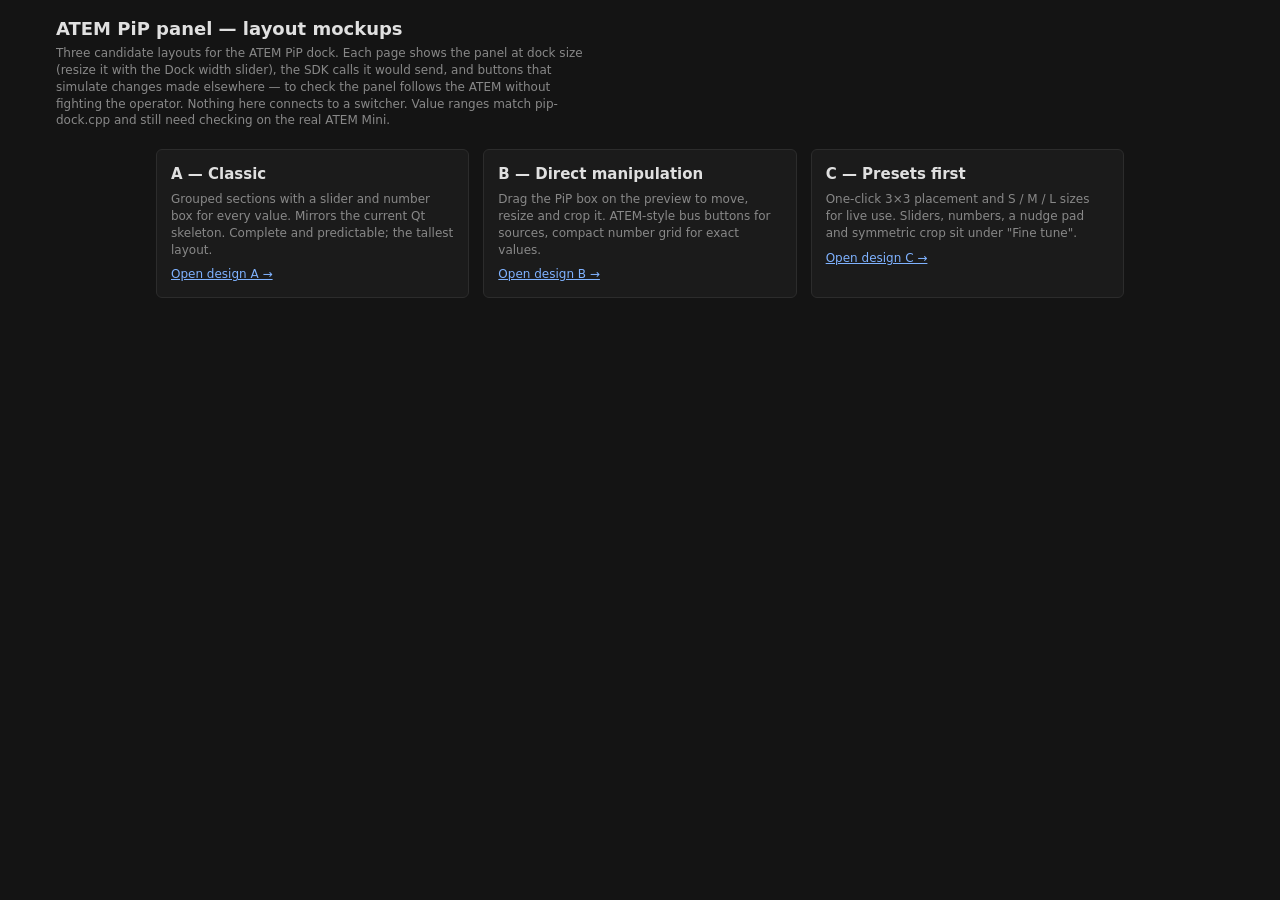
==== mockups/index.html @ f035ad7f "Add three HTML/JS layout mockups for the PiP panel A: classic grouped sections (matches the Qt skele" ====
<!doctype html>
<html lang="en">
<head>
<meta charset="utf-8">
<meta name="viewport" content="width=device-width, initial-scale=1">
<title>PiP Panel Mockups</title>
<link rel="stylesheet" href="mockup.css">
</head>
<body>
<header class="page-title">
  <h1>ATEM PiP panel — layout mockups</h1>
  <p>Three candidate layouts for the ATEM PiP dock. Each page shows the panel at dock size
     (resize it with the Dock width slider), the SDK calls it would send, and buttons that simulate
     changes made elsewhere — to check the panel follows the ATEM without fighting the operator.
     Nothing here connects to a switcher. Value ranges match pip-dock.cpp and still need checking
     on the real ATEM Mini.</p>
</header>

<div class="cards">
  <article class="card">
    <h2>A — Classic</h2>
    <p>Grouped sections with a slider and number box for every value. Mirrors the current Qt
       skeleton. Complete and predictable; the tallest layout.</p>
    <a href="design-a-classic.html">Open design A →</a>
  </article>
  <article class="card">
    <h2>B — Direct manipulation</h2>
    <p>Drag the PiP box on the preview to move, resize and crop it. ATEM-style bus buttons for
       sources, compact number grid for exact values.</p>
    <a href="design-b-canvas.html">Open design B →</a>
  </article>
  <article class="card">
    <h2>C — Presets first</h2>
    <p>One-click 3×3 placement and S / M / L sizes for live use. Sliders, numbers, a nudge pad and
       symmetric crop sit under "Fine tune".</p>
    <a href="design-c-presets.html">Open design C →</a>
  </article>
</div>
</body>
</html>
---- mockups/mockup.css ----
/* Shared styles for the PiP panel mockups.
   Panel colours match kPanelStyleSheet in panel-common.cpp (OBS dark theme). */

:root {
  --bg: #1e1e1e;
  --page: #141414;
  --header: #252526;
  --border: #3c3c3c;
  --border-hover: #555555;
  --text: #cccccc;
  --text-strong: #e0e0e0;
  --muted: #888888;
  --faint: #555555;
  --btn: #2d2d30;
  --btn-hover: #383838;
  --pressed: #094771;
  --red: #c83232;
  --red-hover: #e04040;
  --green: #4ec960;
  --amber: #cca832;
  --pip: #e0892b;
  color-scheme: dark;
}

* { box-sizing: border-box; }

/* Author display rules (e.g. .warn { display: flex }) must not beat [hidden]. */
[hidden] { display: none !important; }

html, body {
  margin: 0;
  background: var(--page);
  color: var(--text);
  font: 12px/1.4 "Segoe UI", system-ui, sans-serif;
}

a { color: #7fb2ff; }

/* ── Page layout: dock on the left, test bench on the right ── */

.page {
  display: flex;
  gap: 24px;
  align-items: flex-start;
  padding: 20px 16px 40px;
  max-width: 1200px;
  margin: 0 auto;
}

.page-title {
  max-width: 1200px;
  margin: 0 auto;
  padding: 16px 16px 0;
}
.page-title h1 { font-size: 18px; margin: 0 0 4px; color: var(--text-strong); font-weight: 600; }
.page-title p { margin: 0; color: var(--muted); max-width: 70ch; }
.page-title nav { margin-top: 8px; display: flex; gap: 14px; flex-wrap: wrap; }

.dock-frame {
  flex: none;
  width: var(--dock-w, 320px);
  max-width: 100%;
  border: 1px solid #444;
  border-radius: 4px;
  overflow: hidden;
  background: var(--bg);
  box-shadow: 0 6px 24px rgba(0, 0, 0, 0.5);
}
.dock-title {
  background: #2b2b2e;
  color: var(--text);
  font-weight: 600;
  padding: 4px 8px;
  font-size: 12px;
  display: flex;
  justify-content: space-between;
}
.dock-title span:last-child { color: var(--faint); }

.bench {
  flex: 1;
  min-width: 0;
  display: flex;
  flex-direction: column;
  gap: 14px;
}
.bench section {
  background: #1b1b1b;
  border: 1px solid #2c2c2c;
  border-radius: 6px;
  padding: 10px 12px;
}
.bench h2 {
  font-size: 11px;
  text-transform: uppercase;
  letter-spacing: 0.06em;
  color: var(--muted);
  margin: 0 0 8px;
  font-weight: 600;
}
.bench .row { display: flex; flex-wrap: wrap; gap: 6px; align-items: center; }
.bench ul { margin: 0; padding-left: 18px; color: var(--text); }
.bench li { margin: 2px 0; }

.log {
  font: 11px/1.5 Consolas, "Cascadia Mono", monospace;
  background: #111;
  border: 1px solid #2c2c2c;
  border-radius: 4px;
  height: 220px;
  overflow: auto;
  padding: 6px 8px;
  margin: 0;
  white-space: pre-wrap;
}
.log .t { color: var(--faint); }
.log .dev { color: var(--amber); }

@media (max-width: 760px) {
  .page { flex-direction: column; align-items: stretch; }
  .dock-frame { width: 100%; }
}

/* ── Panel (what would be the Qt widget) ── */

.panel { background: var(--bg); }

.panel-header {
  display: flex;
  align-items: center;
  gap: 6px;
  background: var(--header);
  border-bottom: 1px solid var(--border);
  padding: 4px 8px;
}
.panel-header .dot { color: var(--green); font-size: 10px; }
.panel-header .dot.off { color: var(--red); }
.panel-header .title { font-size: 10px; font-weight: 600; color: var(--muted); }
.panel-header .status { font-size: 10px; color: var(--muted); flex: 1; white-space: nowrap; overflow: hidden; text-overflow: ellipsis; }

.panel-body { padding: 6px 8px 8px; display: flex; flex-direction: column; gap: 6px; }

.offline {
  padding: 30px 14px;
  text-align: center;
  color: var(--muted);
}

button, select, input {
  font: inherit;
  color: var(--text);
}

button {
  background: var(--btn);
  border: 1px solid var(--border);
  border-radius: 3px;
  padding: 5px 10px;
  font-size: 11px;
  cursor: pointer;
}
button:hover { background: var(--btn-hover); border-color: var(--border-hover); }
button:active { background: var(--pressed); }
button:focus-visible, select:focus-visible, input:focus-visible { outline: 1px solid var(--red); outline-offset: 0; }

.tool-btn {
  background: none;
  color: var(--muted);
  padding: 1px 5px;
  font-size: 13px;
  min-width: 24px;
}

.primary {
  background: var(--red);
  border-color: var(--red);
  color: #fff;
  font-weight: 700;
}
.primary:hover { background: var(--red-hover); }

.on-air {
  width: 100%;
  font-weight: 700;
  padding: 7px;
}
.on-air[aria-pressed="true"] {
  background: var(--red);
  border-color: var(--red);
  color: #fff;
}

select, input[type="number"], input[type="text"] {
  background: var(--bg);
  border: 1px solid var(--border);
  border-radius: 3px;
  padding: 3px 6px;
  font-size: 11px;
}
input[type="number"] { width: 64px; text-align: right; font-variant-numeric: tabular-nums; }
input[type="number"]::-webkit-inner-spin-button { display: none; }

.group {
  border: 1px solid var(--border);
  border-radius: 4px;
  padding: 14px 6px 6px;
  position: relative;
  margin-top: 6px;
}
.group > .group-title {
  position: absolute;
  top: -7px;
  left: 8px;
  padding: 0 3px;
  background: var(--bg);
  font-size: 10px;
  font-weight: 600;
  color: var(--muted);
}

.field { display: grid; grid-template-columns: 46px 1fr; align-items: center; gap: 6px; margin: 3px 0; }

.value-row { display: grid; grid-template-columns: 46px 1fr 64px; align-items: center; gap: 6px; margin: 3px 0; }
.value-row label { font-size: 11px; }

input[type="range"] {
  -webkit-appearance: none;
  appearance: none;
  width: 100%;
  background: transparent;
  height: 18px;
  margin: 0;
  cursor: pointer;
}
input[type="range"]::-webkit-slider-runnable-track { height: 4px; background: var(--border); border-radius: 2px; }
input[type="range"]::-moz-range-track { height: 4px; background: var(--border); border-radius: 2px; }
input[type="range"]::-webkit-slider-thumb { -webkit-appearance: none; width: 12px; height: 12px; border-radius: 50%; background: var(--text); margin-top: -4px; }
input[type="range"]::-moz-range-thumb { width: 12px; height: 12px; border: 0; border-radius: 50%; background: var(--text); }
input[type="range"]:hover::-webkit-slider-thumb { background: #fff; }

.check { display: flex; gap: 6px; align-items: center; font-size: 11px; margin: 3px 0; cursor: pointer; }
.check input { accent-color: var(--red); margin: 0; }

.warn {
  color: var(--amber);
  font-size: 11px;
  border: 1px solid #5a4a18;
  background: #2a2412;
  border-radius: 3px;
  padding: 5px 6px;
  display: flex;
  flex-direction: column;
  gap: 5px;
}

.btn-row { display: flex; gap: 6px; }
.btn-row > * { flex: 1; }

/* Bus buttons (ATEM style: program = red, PiP source = orange) */
.bus { display: grid; grid-template-columns: 38px repeat(auto-fit, minmax(38px, 1fr)); gap: 3px; align-items: stretch; }
.bus-label { font-size: 10px; font-weight: 600; color: var(--muted); align-self: center; }
.bus button { padding: 6px 0; font-weight: 600; font-size: 11px; }
.bus.program button[aria-pressed="true"] { background: var(--red); border-color: var(--red); color: #fff; }
.bus.pip button[aria-pressed="true"] { background: var(--pip); border-color: var(--pip); color: #1a1a1a; }

/* ── Program preview (simulated) ── */

.preview {
  position: relative;
  width: 100%;
  aspect-ratio: 16 / 9;
  background: #000;
  overflow: hidden;
  border: 1px solid var(--border);
  border-radius: 2px;
  user-select: none;
  touch-action: none;
}
.preview .main {
  position: absolute;
  inset: 0;
  display: flex;
  align-items: center;
  justify-content: center;
  font-weight: 700;
  font-size: 13px;
  color: rgba(255, 255, 255, 0.55);
  letter-spacing: 0.05em;
}
.preview .safe {
  position: absolute;
  inset: 5%;
  border: 1px dashed rgba(255, 255, 255, 0.12);
  pointer-events: none;
}
.preview .pip {
  position: absolute;
  display: flex;
  align-items: center;
  justify-content: center;
  font-weight: 700;
  font-size: 10px;
  color: rgba(255, 255, 255, 0.8);
  outline: 1px solid rgba(255, 255, 255, 0.5);
}
.preview .pip.off-air {
  opacity: 0.35;
  outline: 1px dashed #fff;
}
.preview .tag {
  position: absolute;
  left: 4px;
  bottom: 3px;
  font-size: 9px;
  color: rgba(255, 255, 255, 0.7);
  background: rgba(0, 0, 0, 0.5);
  padding: 0 4px;
  border-radius: 2px;
  pointer-events: none;
}
.bars {
  background: linear-gradient(90deg, #c0c0c0 0 14.3%, #c0c000 0 28.6%, #00c0c0 0 42.9%,
    #00c000 0 57.1%, #c000c0 0 71.4%, #c00000 0 85.7%, #0000c0 0) !important;
}

/* Index page */
.cards { display: grid; grid-template-columns: repeat(auto-fit, minmax(260px, 1fr)); gap: 14px; max-width: 1000px; margin: 20px auto; padding: 0 16px; }
.card { background: #1b1b1b; border: 1px solid #2c2c2c; border-radius: 6px; padding: 14px; }
.card h2 { font-size: 15px; margin: 0 0 6px; color: var(--text-strong); }
.card p { margin: 0 0 8px; color: var(--muted); }
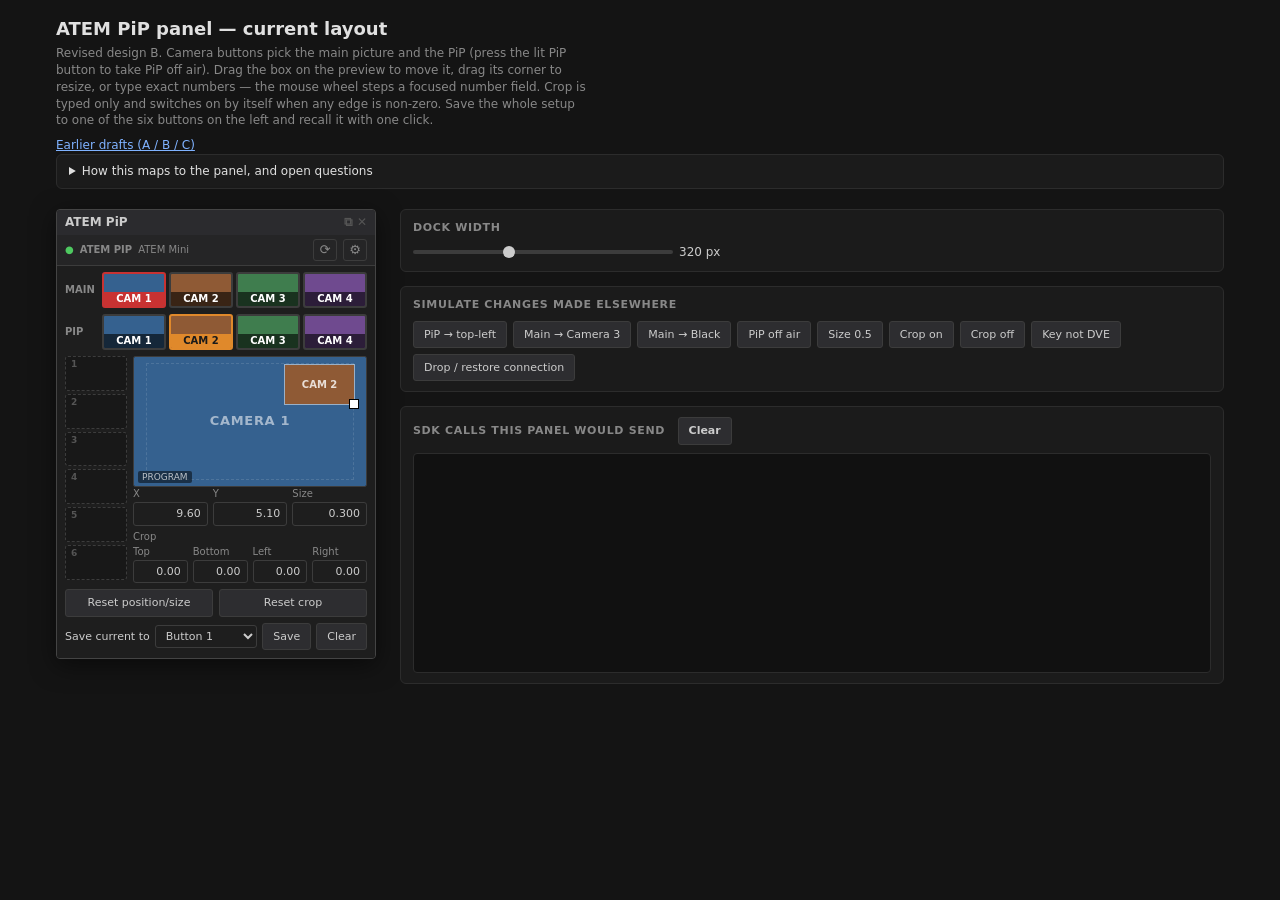
==== commit deac9d70: "PiP mockup: revised design B becomes the current layout (index.html) - MAIN and PIP rows are CAM 1-4" ====
--- a/mockups/index.html
+++ b/mockups/index.html
@@ -3,38 +3,600 @@
 <head>
 <meta charset="utf-8">
 <meta name="viewport" content="width=device-width, initial-scale=1">
-<title>PiP Panel Mockups</title>
+<title>ATEM PiP Panel</title>
 <link rel="stylesheet" href="mockup.css">
+<style>
+  .panel { position: relative; }
+
+  /* Camera buttons: picture background, label strip, lit = program red / PiP orange */
+  .bus { grid-template-columns: 34px repeat(4, 1fr); }
+  .cam {
+    position: relative;
+    aspect-ratio: 16 / 9;
+    padding: 0;
+    overflow: hidden;
+    border: 2px solid var(--border);
+    border-radius: 3px;
+    background-color: #2d2d30;
+    background-size: cover;
+    background-position: center;
+  }
+  .cam span {
+    position: absolute;
+    left: 0;
+    right: 0;
+    bottom: 0;
+    font-size: 10px;
+    font-weight: 700;
+    line-height: 14px;
+    color: #fff;
+    background: rgba(0, 0, 0, 0.6);
+  }
+  .cam:hover { border-color: var(--border-hover); }
+  .bus.program .cam[aria-pressed="true"] { border-color: var(--red); }
+  .bus.program .cam[aria-pressed="true"] span { background: var(--red); }
+  .bus.pip .cam[aria-pressed="true"] { border-color: var(--pip); }
+  .bus.pip .cam[aria-pressed="true"] span { background: var(--pip); color: #1a1a1a; }
+
+  /* Presets on the left, preview + numbers on the right */
+  .stage { display: grid; grid-template-columns: 62px minmax(0, 1fr); gap: 6px; align-items: start; }
+  .presets { display: flex; flex-direction: column; gap: 3px; }
+  .preset {
+    position: relative;
+    aspect-ratio: 16 / 9;
+    padding: 0;
+    border: 1px dashed var(--border);
+    border-radius: 3px;
+    background: #181818 center / cover no-repeat;
+  }
+  .preset.filled { border-style: solid; }
+  .preset[aria-pressed="true"] { border: 2px solid var(--green); }
+  .preset .num {
+    position: absolute;
+    top: 1px;
+    left: 2px;
+    font-size: 9px;
+    font-weight: 700;
+    line-height: 12px;
+    color: #fff;
+    background: rgba(0, 0, 0, 0.65);
+    padding: 0 3px;
+    border-radius: 2px;
+  }
+  .preset:not(.filled) .num { background: none; color: var(--faint); }
+
+  .preview .pip { cursor: move; }
+  .handle {
+    position: absolute;
+    width: 10px;
+    height: 10px;
+    background: #fff;
+    border: 1px solid #000;
+    transform: translate(-50%, -50%);
+    cursor: nwse-resize;
+    touch-action: none;
+  }
+  .preview:focus-visible { box-shadow: 0 0 0 1px var(--red); outline: none; }
+
+  .caption { font-size: 10px; color: var(--muted); margin: 4px 0 1px; }
+  .nums { display: grid; grid-template-columns: repeat(3, minmax(0, 1fr)); gap: 3px 5px; }
+  .nums.crop { grid-template-columns: repeat(4, minmax(0, 1fr)); }
+  .num { display: flex; flex-direction: column; gap: 1px; min-width: 0; }
+  .num label { font-size: 10px; color: var(--muted); }
+  .num input { width: 100%; }
+
+  .save-row { display: flex; gap: 5px; align-items: center; }
+  .save-row label { font-size: 11px; white-space: nowrap; }
+  .save-row select { flex: 1; min-width: 0; }
+
+  /* Settings overlay (the ⚙ page) */
+  .settings {
+    position: absolute;
+    inset: 0;
+    z-index: 5;
+    background: var(--bg);
+    padding: 8px;
+    overflow: auto;
+    display: flex;
+    flex-direction: column;
+    gap: 8px;
+  }
+  .settings-head { display: flex; justify-content: space-between; align-items: center; font-weight: 600; color: var(--text-strong); }
+  .settings p { margin: 0; color: var(--muted); font-size: 11px; }
+  .img-row { display: grid; grid-template-columns: 64px 1fr auto auto; gap: 6px; align-items: center; }
+  .img-row .thumb {
+    aspect-ratio: 16 / 9;
+    border: 1px solid var(--border);
+    border-radius: 2px;
+    background: #181818 center / cover no-repeat;
+  }
+  .file-btn {
+    display: inline-block;
+    background: var(--btn);
+    border: 1px solid var(--border);
+    border-radius: 3px;
+    padding: 5px 8px;
+    font-size: 11px;
+    cursor: pointer;
+    white-space: nowrap;
+  }
+  .file-btn:hover { background: var(--btn-hover); border-color: var(--border-hover); }
+  .file-btn:focus-within { outline: 1px solid var(--red); }
+  .file-btn input { position: absolute; width: 1px; height: 1px; opacity: 0; }
+
+  .notes { max-width: 1200px; margin: 0 auto; padding: 0 16px; }
+  .notes details { background: #1b1b1b; border: 1px solid #2c2c2c; border-radius: 6px; padding: 8px 12px; }
+  .notes summary { cursor: pointer; color: var(--text-strong); }
+  .notes li { margin: 3px 0; }
+</style>
 </head>
 <body>
 <header class="page-title">
-  <h1>ATEM PiP panel — layout mockups</h1>
-  <p>Three candidate layouts for the ATEM PiP dock. Each page shows the panel at dock size
-     (resize it with the Dock width slider), the SDK calls it would send, and buttons that simulate
-     changes made elsewhere — to check the panel follows the ATEM without fighting the operator.
-     Nothing here connects to a switcher. Value ranges match pip-dock.cpp and still need checking
-     on the real ATEM Mini.</p>
+  <h1>ATEM PiP panel — current layout</h1>
+  <p>Revised design B. Camera buttons pick the main picture and the PiP (press the lit PiP button to
+     take PiP off air). Drag the box on the preview to move it, drag its corner to resize, or type
+     exact numbers — the mouse wheel steps a focused number field. Crop is typed only and switches
+     on by itself when any edge is non-zero. Save the whole setup to one of the six buttons on the
+     left and recall it with one click.</p>
+  <nav><a href="drafts.html">Earlier drafts (A / B / C)</a></nav>
 </header>
 
-<div class="cards">
-  <article class="card">
-    <h2>A — Classic</h2>
-    <p>Grouped sections with a slider and number box for every value. Mirrors the current Qt
-       skeleton. Complete and predictable; the tallest layout.</p>
-    <a href="design-a-classic.html">Open design A →</a>
-  </article>
-  <article class="card">
-    <h2>B — Direct manipulation</h2>
-    <p>Drag the PiP box on the preview to move, resize and crop it. ATEM-style bus buttons for
-       sources, compact number grid for exact values.</p>
-    <a href="design-b-canvas.html">Open design B →</a>
-  </article>
-  <article class="card">
-    <h2>C — Presets first</h2>
-    <p>One-click 3×3 placement and S / M / L sizes for live use. Sliders, numbers, a nudge pad and
-       symmetric crop sit under "Fine tune".</p>
-    <a href="design-c-presets.html">Open design C →</a>
-  </article>
+<div class="notes">
+  <details>
+    <summary>How this maps to the panel, and open questions</summary>
+    <ul>
+      <li><b>MAIN</b> buttons: exactly one lit, the program camera. Pressing the lit one does nothing
+          (the program can't show "nothing"). If the program is not a camera (e.g. Black, bars), none are lit.</li>
+      <li><b>PIP</b> buttons: pressing an unlit one sets it as the PiP source and puts the PiP on air;
+          pressing the lit one takes the PiP off air. No separate on-air button.</li>
+      <li><b>Preset buttons</b>: store main camera, PiP camera, PiP on/off, X, Y, size and crop. The
+          thumbnail is a picture of the preview at save time (drawn from the camera pictures). In OBS it
+          could instead be a real frame of the ATEM video — see question 1.</li>
+      <li><b>⚙ settings</b>: a picture per camera, used on the MAIN and PIP buttons, in the preview and
+          therefore in the preset thumbnails. In the plugin these would be PNG file paths saved in the
+          plugin settings; here they are kept in this browser only.</li>
+      <li>Question 1 — preset thumbnails: picture composed from the camera PNGs (as here), or a real
+          frame grabbed from the ATEM's video source in OBS?</li>
+      <li>Question 2 — "macro button background": is that these preset buttons (as built here), or
+          should the ATEM Macros panel's buttons also get pictures (e.g. one PNG per macro)?</li>
+    </ul>
+  </details>
 </div>
+
+<main class="page">
+  <div class="dock-frame" id="dock">
+    <div class="dock-title"><span>ATEM PiP</span><span>⧉ ✕</span></div>
+    <div class="panel">
+      <div id="header"></div>
+      <div id="offline" class="offline" hidden>
+        <p>ATEM not connected.<br>Connect here or from the ATEM Macros panel (⚙).</p>
+        <button class="primary" id="reconnect">Connect</button>
+      </div>
+
+      <div class="panel-body" id="body">
+        <div class="bus program" id="busMain" role="group" aria-label="Main camera"><span class="bus-label">MAIN</span></div>
+        <div class="bus pip" id="busPip" role="group" aria-label="PiP camera"><span class="bus-label">PIP</span></div>
+
+        <div class="warn" id="notDve" hidden>
+          Upstream key 1 is not a DVE key, so position and size have no effect.
+          <button id="makeDve">Set key type to DVE</button>
+        </div>
+
+        <div class="stage">
+          <div class="presets" id="presets" role="group" aria-label="Saved presets"></div>
+          <div>
+            <div id="preview" tabindex="0" aria-label="PiP position. Drag to move, drag the corner to resize, arrow keys nudge."></div>
+            <div class="nums" id="numsDve"></div>
+            <div class="caption">Crop</div>
+            <div class="nums crop" id="numsCrop"></div>
+          </div>
+        </div>
+
+        <div class="btn-row">
+          <button id="resetDve">Reset position/size</button>
+          <button id="resetCrop">Reset crop</button>
+        </div>
+
+        <div class="save-row">
+          <label for="slot">Save current to</label>
+          <select id="slot"></select>
+          <button id="save">Save</button>
+          <button id="clearSlot" title="Empty the selected button">Clear</button>
+        </div>
+      </div>
+
+      <div class="settings" id="settings" hidden>
+        <div class="settings-head">PiP settings <button id="closeSettings">Done</button></div>
+        <p>A picture for each camera. It is shown on the MAIN and PIP buttons, in the preview and in
+           the thumbnails of saved buttons. PNG, any size — shown as 16:9.</p>
+        <div id="imageRows"></div>
+      </div>
+    </div>
+  </div>
+
+  <div class="bench" id="bench"></div>
+</main>
+
+<script src="pip-model.js"></script>
+<script>
+  const model = new PipModel();
+  const $ = (id) => document.getElementById(id);
+  const headerButtons = renderHeader($('header'), model, { settings: true });
+  buildBench($('bench'), model, $('dock'));
+  const preview = createPreview($('preview'));
+  const CAMS = EXTERNAL_INPUTS; // CAM 1–4 only
+  const PRESET_COUNT = 6;
+
+  // Value steps for arrow keys and the mouse wheel (Shift = ×10).
+  const STEP = { positionX: 0.1, positionY: 0.1, sizeX: 0.01, cropTop: 0.1, cropBottom: 0.1, cropLeft: 0.1, cropRight: 0.1 };
+  const CROP_FIELDS = ['cropTop', 'cropBottom', 'cropLeft', 'cropRight'];
+
+  const setIfChanged = (field, value) => { if (model.get(field) !== value) model.edit(field, value); };
+
+  // ── Camera buttons ──
+  function buildBus(el, kind) {
+    const buttons = CAMS.map((cam) => {
+      const b = document.createElement('button');
+      b.className = 'cam';
+      b.innerHTML = `<span>${cam.short}</span>`;
+      b.title = cam.name;
+      b.addEventListener('click', () => {
+        const s = model.state;
+        if (kind === 'main') {
+          setIfChanged('programInput', cam.id);
+        } else if (s.onAir && s.pipInput === cam.id) {
+          model.edit('onAir', false);          // lit PiP button: take PiP off air
+        } else {
+          setIfChanged('pipInput', cam.id);    // choose source, then show it
+          setIfChanged('onAir', true);
+        }
+      });
+      el.appendChild(b);
+      return [cam, b];
+    });
+    return () => {
+      const s = model.state;
+      for (const [cam, b] of buttons) {
+        const lit = kind === 'main' ? s.programInput === cam.id : s.onAir && s.pipInput === cam.id;
+        b.setAttribute('aria-pressed', lit);
+        const img = model.imageFor(cam.id);
+        b.style.backgroundImage = img ? `url("${img}")` : '';
+        b.style.backgroundColor = img ? '' : cam.color;
+      }
+    };
+  }
+  const updateMainBus = buildBus($('busMain'), 'main');
+  const updatePipBus = buildBus($('busPip'), 'pip');
+
+  // ── Number fields (arrow keys + mouse wheel while focused) ──
+  const numberFields = [];
+  function syncMask() {
+    // No crop checkbox: the mask is on whenever any edge is non-zero.
+    const on = CROP_FIELDS.some((f) => model.get(f) > 0);
+    setIfChanged('cropEnabled', on);
+  }
+  function commit(field, value) {
+    model.edit(field, value);
+    if (field === 'sizeX') model.edit('sizeY', model.get('sizeX')); // aspect ratio always kept
+    if (CROP_FIELDS.includes(field)) syncMask();
+  }
+  function addNumber(container, field, label) {
+    const l = LIMITS[field];
+    const wrap = document.createElement('div');
+    wrap.className = 'num';
+    wrap.innerHTML = `<label for="n-${field}">${label}</label><input type="number" id="n-${field}" step="${STEP[field]}">`;
+    const input = wrap.querySelector('input');
+    const show = () => (input.value = Number(model.get(field)).toFixed(l.decimals));
+    const nudge = (dir, big) => {
+      commit(field, model.get(field) + dir * STEP[field] * (big ? 10 : 1));
+      show();
+    };
+    input.addEventListener('change', () => commit(field, Number(input.value)));
+    input.addEventListener('keydown', (e) => {
+      if (e.key !== 'ArrowUp' && e.key !== 'ArrowDown') return;
+      e.preventDefault();
+      nudge(e.key === 'ArrowUp' ? 1 : -1, e.shiftKey);
+    });
+    input.addEventListener('wheel', (e) => {
+      if (document.activeElement !== input) return; // only the focused field reacts
+      e.preventDefault();
+      nudge(e.deltaY < 0 ? 1 : -1, e.shiftKey);
+    }, { passive: false });
+    container.appendChild(wrap);
+    numberFields.push([input, show]);
+  }
+  addNumber($('numsDve'), 'positionX', 'X');
+  addNumber($('numsDve'), 'positionY', 'Y');
+  addNumber($('numsDve'), 'sizeX', 'Size');
+  addNumber($('numsCrop'), 'cropTop', 'Top');
+  addNumber($('numsCrop'), 'cropBottom', 'Bottom');
+  addNumber($('numsCrop'), 'cropLeft', 'Left');
+  addNumber($('numsCrop'), 'cropRight', 'Right');
+
+  // ── Preview: drag to move, corner handle to resize ──
+  const handle = document.createElement('div');
+  handle.className = 'handle';
+  handle.dataset.handle = 'resize';
+  preview.root.appendChild(handle);
+
+  const toUnits = (e) => {
+    const r = preview.root.getBoundingClientRect();
+    return { x: ((e.clientX - r.left) / r.width) * FRAME.w - FRAME.w / 2,
+             y: FRAME.h / 2 - ((e.clientY - r.top) / r.height) * FRAME.h };
+  };
+  const cropOf = (s) => (s.cropEnabled ? s : { cropLeft: 0, cropRight: 0, cropTop: 0, cropBottom: 0 });
+
+  // Snap the visible box edges to the safe area and centre lines (Alt = off).
+  const SAFE_X = (FRAME.w / 2) * 0.9, SAFE_Y = (FRAME.h / 2) * 0.9, SNAP = 0.4;
+  function snapPosition(x, y, s) {
+    const c = cropOf(s);
+    const halfW = (FRAME.w / 2) * s.sizeX, halfH = (FRAME.h / 2) * s.sizeY;
+    const left = x - halfW + c.cropLeft * s.sizeX, right = x + halfW - c.cropRight * s.sizeX;
+    const top = y + halfH - c.cropTop * s.sizeY, bottom = y - halfH + c.cropBottom * s.sizeY;
+    if (Math.abs(left + SAFE_X) < SNAP) x += -SAFE_X - left;
+    else if (Math.abs(right - SAFE_X) < SNAP) x += SAFE_X - right;
+    else if (Math.abs(x) < SNAP) x = 0;
+    if (Math.abs(top - SAFE_Y) < SNAP) y += SAFE_Y - top;
+    else if (Math.abs(bottom + SAFE_Y) < SNAP) y += -SAFE_Y - bottom;
+    else if (Math.abs(y) < SNAP) y = 0;
+    return { x, y };
+  }
+
+  let drag = null;
+  preview.root.addEventListener('pointerdown', (e) => {
+    const isHandle = e.target === handle;
+    if (!isHandle && e.target !== preview.pip) return;
+    e.preventDefault();
+    preview.root.setPointerCapture(e.pointerId);
+    preview.root.focus();
+    drag = { resize: isHandle, start: toUnits(e), from: { ...model.state } };
+  });
+  preview.root.addEventListener('pointermove', (e) => {
+    if (!drag) return;
+    const p = toUnits(e);
+    const f = drag.from;
+    if (!drag.resize) {
+      let x = f.positionX + (p.x - drag.start.x);
+      let y = f.positionY + (p.y - drag.start.y);
+      if (!e.altKey) ({ x, y } = snapPosition(x, y, f));
+      model.editMany({ positionX: x, positionY: y });
+      return;
+    }
+    // Resize about the visible top-left corner, aspect ratio kept.
+    const c = cropOf(f);
+    const tlX = f.positionX - (FRAME.w / 2) * f.sizeX + c.cropLeft * f.sizeX;
+    const tlY = f.positionY + (FRAME.h / 2) * f.sizeY - c.cropTop * f.sizeY;
+    const size = Math.min(1, Math.max(0.05, (p.x - tlX) / (FRAME.w - c.cropLeft - c.cropRight)));
+    model.editMany({
+      sizeX: size, sizeY: size,
+      positionX: tlX + (FRAME.w / 2) * size - c.cropLeft * size,
+      positionY: tlY - (FRAME.h / 2) * size + c.cropTop * size,
+    });
+  });
+  const endDrag = () => (drag = null);
+  preview.root.addEventListener('pointerup', endDrag);
+  preview.root.addEventListener('pointercancel', endDrag);
+  preview.root.addEventListener('keydown', (e) => {
+    const step = e.shiftKey ? 1 : 0.1;
+    const moves = { ArrowLeft: [-step, 0], ArrowRight: [step, 0], ArrowUp: [0, step], ArrowDown: [0, -step] };
+    if (!moves[e.key]) return;
+    e.preventDefault();
+    model.editMany({ positionX: model.get('positionX') + moves[e.key][0], positionY: model.get('positionY') + moves[e.key][1] });
+  });
+
+  function placeHandle() {
+    const r = pipRect(model.state);
+    Object.assign(handle.style, {
+      left: r.left + r.width + '%',
+      top: r.top + r.height + '%',
+      display: model.state.isDVE ? 'block' : 'none',
+    });
+  }
+
+  // ── Presets ──
+  const PRESET_FIELDS = ['programInput', 'pipInput', 'onAir', 'positionX', 'positionY', 'sizeX', 'sizeY', ...CROP_FIELDS];
+  let presets = storeGet('pipMockup.presets') || [];
+  presets.length = PRESET_COUNT;
+
+  const imageCache = new Map();
+  function loadImage(url) {
+    if (!imageCache.has(url)) {
+      imageCache.set(url, new Promise((resolve, reject) => {
+        const img = new Image();
+        img.onload = () => resolve(img);
+        img.onerror = reject;
+        img.src = url;
+      }));
+    }
+    return imageCache.get(url);
+  }
+
+  // Draws an input (picture or placeholder) from a source region onto the canvas.
+  async function drawInput(ctx, input, src, dst) {
+    const url = model.imageFor(input.id);
+    if (url) {
+      const img = await loadImage(url);
+      ctx.drawImage(img, src.x * img.width, src.y * img.height, src.w * img.width, src.h * img.height, dst.x, dst.y, dst.w, dst.h);
+      return;
+    }
+    if (input.color === 'bars') {
+      const bars = ['#c0c0c0', '#c0c000', '#00c0c0', '#00c000', '#c000c0', '#c00000', '#0000c0'];
+      bars.forEach((c, i) => { ctx.fillStyle = c; ctx.fillRect(dst.x + (i * dst.w) / 7, dst.y, dst.w / 7 + 1, dst.h); });
+    } else {
+      ctx.fillStyle = input.color;
+      ctx.fillRect(dst.x, dst.y, dst.w, dst.h);
+    }
+    ctx.fillStyle = 'rgba(255,255,255,0.7)';
+    ctx.font = `bold ${Math.max(8, dst.h / 4)}px Segoe UI, sans-serif`;
+    ctx.textAlign = 'center';
+    ctx.textBaseline = 'middle';
+    ctx.fillText(input.short, dst.x + dst.w / 2, dst.y + dst.h / 2);
+  }
+
+  // A "screenshot" of the program as this panel would show it.
+  async function snapshotProgram() {
+    const W = 192, H = 108;
+    const canvas = document.createElement('canvas');
+    canvas.width = W;
+    canvas.height = H;
+    const ctx = canvas.getContext('2d');
+    const s = model.state;
+    await drawInput(ctx, inputById(s.programInput), { x: 0, y: 0, w: 1, h: 1 }, { x: 0, y: 0, w: W, h: H });
+    if (s.onAir && s.isDVE) {
+      const r = pipRect(s);
+      const c = cropOf(s);
+      const src = { x: c.cropLeft / FRAME.w, y: c.cropTop / FRAME.h,
+                    w: (FRAME.w - c.cropLeft - c.cropRight) / FRAME.w, h: (FRAME.h - c.cropTop - c.cropBottom) / FRAME.h };
+      const dst = { x: (r.left / 100) * W, y: (r.top / 100) * H, w: (r.width / 100) * W, h: (r.height / 100) * H };
+      if (src.w > 0 && src.h > 0) await drawInput(ctx, inputById(s.pipInput), src, dst);
+      ctx.strokeStyle = 'rgba(255,255,255,0.6)';
+      ctx.strokeRect(dst.x + 0.5, dst.y + 0.5, dst.w - 1, dst.h - 1);
+    }
+    return canvas.toDataURL('image/jpeg', 0.85);
+  }
+
+  const presetButtons = [];
+  for (let i = 0; i < PRESET_COUNT; i++) {
+    const b = document.createElement('button');
+    b.className = 'preset';
+    b.innerHTML = `<span class="num">${i + 1}</span>`;
+    b.addEventListener('click', () => recallPreset(i));
+    $('presets').appendChild(b);
+    presetButtons.push(b);
+    $('slot').add(new Option(`Button ${i + 1}`, i));
+  }
+
+  function describe(p) {
+    const name = (id) => inputById(id).short;
+    return `Main ${name(p.programInput)} · PiP ${p.onAir ? name(p.pipInput) : 'off'} · ` +
+      `X ${p.positionX.toFixed(1)} Y ${p.positionY.toFixed(1)} · size ${p.sizeX.toFixed(2)}` +
+      (CROP_FIELDS.some((f) => p[f] > 0) ? ' · cropped' : '');
+  }
+
+  const CONTINUOUS = new Set(['positionX', 'positionY', 'sizeX', 'sizeY', ...CROP_FIELDS]);
+  function presetMatches(p) {
+    const s = model.state;
+    return PRESET_FIELDS.every((f) => (CONTINUOUS.has(f) ? Math.abs(s[f] - p[f]) < 0.005 : s[f] === p[f]));
+  }
+
+  async function savePreset(i) {
+    const p = Object.fromEntries(PRESET_FIELDS.map((f) => [f, model.get(f)]));
+    p.thumbnail = await snapshotProgram();
+    presets[i] = p;
+    if (!storeSet('pipMockup.presets', presets)) model.log('presets not saved (browser storage unavailable)', 'dev');
+    model.log(`panel: saved current setup to button ${i + 1}`, 'dev');
+    renderPresets();
+  }
+
+  function clearPreset(i) {
+    presets[i] = null;
+    storeSet('pipMockup.presets', presets);
+    renderPresets();
+  }
+
+  // Recall = send only what differs; PiP on-air last so it appears already in place.
+  function recallPreset(i) {
+    const p = presets[i];
+    if (!p || !model.connected) return;
+    for (const f of ['pipInput', 'programInput', 'positionX', 'positionY', 'sizeX', 'sizeY', ...CROP_FIELDS]) {
+      if (model.get(f) !== p[f]) model.edit(f, p[f]);
+    }
+    syncMask();
+    setIfChanged('onAir', p.onAir);
+  }
+
+  function renderPresets() {
+    presetButtons.forEach((b, i) => {
+      const p = presets[i];
+      b.classList.toggle('filled', !!p);
+      b.style.backgroundImage = p ? `url("${p.thumbnail}")` : '';
+      b.title = p ? `Button ${i + 1}: ${describe(p)}` : `Button ${i + 1} — empty. Use "Save current to" below.`;
+      b.setAttribute('aria-label', b.title);
+      b.setAttribute('aria-pressed', !!p && presetMatches(p));
+    });
+  }
+
+  $('save').addEventListener('click', () => savePreset(Number($('slot').value)));
+  $('clearSlot').addEventListener('click', () => clearPreset(Number($('slot').value)));
+
+  // ── Settings: one picture per camera ──
+  function toSixteenNine(file) {
+    // Scale/crop the chosen picture to 320×180 (cover) so it is cheap to store and draw.
+    return new Promise((resolve, reject) => {
+      const reader = new FileReader();
+      reader.onerror = reject;
+      reader.onload = () => {
+        const img = new Image();
+        img.onerror = reject;
+        img.onload = () => {
+          const W = 320, H = 180;
+          const canvas = document.createElement('canvas');
+          canvas.width = W;
+          canvas.height = H;
+          const scale = Math.max(W / img.width, H / img.height);
+          const w = img.width * scale, h = img.height * scale;
+          canvas.getContext('2d').drawImage(img, (W - w) / 2, (H - h) / 2, w, h);
+          resolve(canvas.toDataURL('image/jpeg', 0.85));
+        };
+        img.src = reader.result;
+      };
+      reader.readAsDataURL(file);
+    });
+  }
+
+  const imageRows = CAMS.map((cam) => {
+    const row = document.createElement('div');
+    row.className = 'img-row';
+    row.innerHTML = `<div class="thumb"></div><span>${cam.name}</span>` +
+      `<label class="file-btn">Choose PNG…<input type="file" accept=".png,image/png" data-cam="${cam.id}"></label>` +
+      `<button>Clear</button>`;
+    const input = row.querySelector('input');
+    input.addEventListener('change', async () => {
+      const file = input.files[0];
+      input.value = '';
+      if (!file) return;
+      try {
+        model.setImage(cam.id, await toSixteenNine(file));
+      } catch {
+        model.log(`could not read ${file.name}`, 'dev');
+      }
+    });
+    row.querySelector('button').addEventListener('click', () => model.setImage(cam.id, null));
+    $('imageRows').appendChild(row);
+    return [cam, row.querySelector('.thumb')];
+  });
+  function renderSettings() {
+    for (const [cam, thumb] of imageRows) {
+      const img = model.imageFor(cam.id);
+      thumb.style.backgroundImage = img ? `url("${img}")` : '';
+      thumb.style.backgroundColor = img ? '' : cam.color;
+    }
+  }
+  headerButtons.settings.addEventListener('click', () => { $('settings').hidden = false; $('closeSettings').focus(); });
+  $('closeSettings').addEventListener('click', () => { $('settings').hidden = true; headerButtons.settings.focus(); });
+
+  // ── Remaining controls ──
+  $('makeDve').addEventListener('click', () => model.action('makeDVE'));
+  $('resetDve').addEventListener('click', () => model.action('resetDVE'));
+  $('resetCrop').addEventListener('click', () => { model.action('resetMask'); syncMask(); });
+  $('reconnect').addEventListener('click', () => model.setConnected(true));
+
+  function render() {
+    $('offline').hidden = model.connected;
+    $('body').hidden = !model.connected;
+    renderSettings();
+    if (!model.connected) return;
+    renderPreview(preview, model);
+    placeHandle();
+    updateMainBus();
+    updatePipBus();
+    $('notDve').hidden = model.state.isDVE;
+    for (const [input, show] of numberFields) if (document.activeElement !== input) show();
+    renderPresets();
+  }
+  model.addEventListener('change', render);
+  new ResizeObserver(render).observe(preview.root);
+  render();
+</script>
 </body>
 </html>
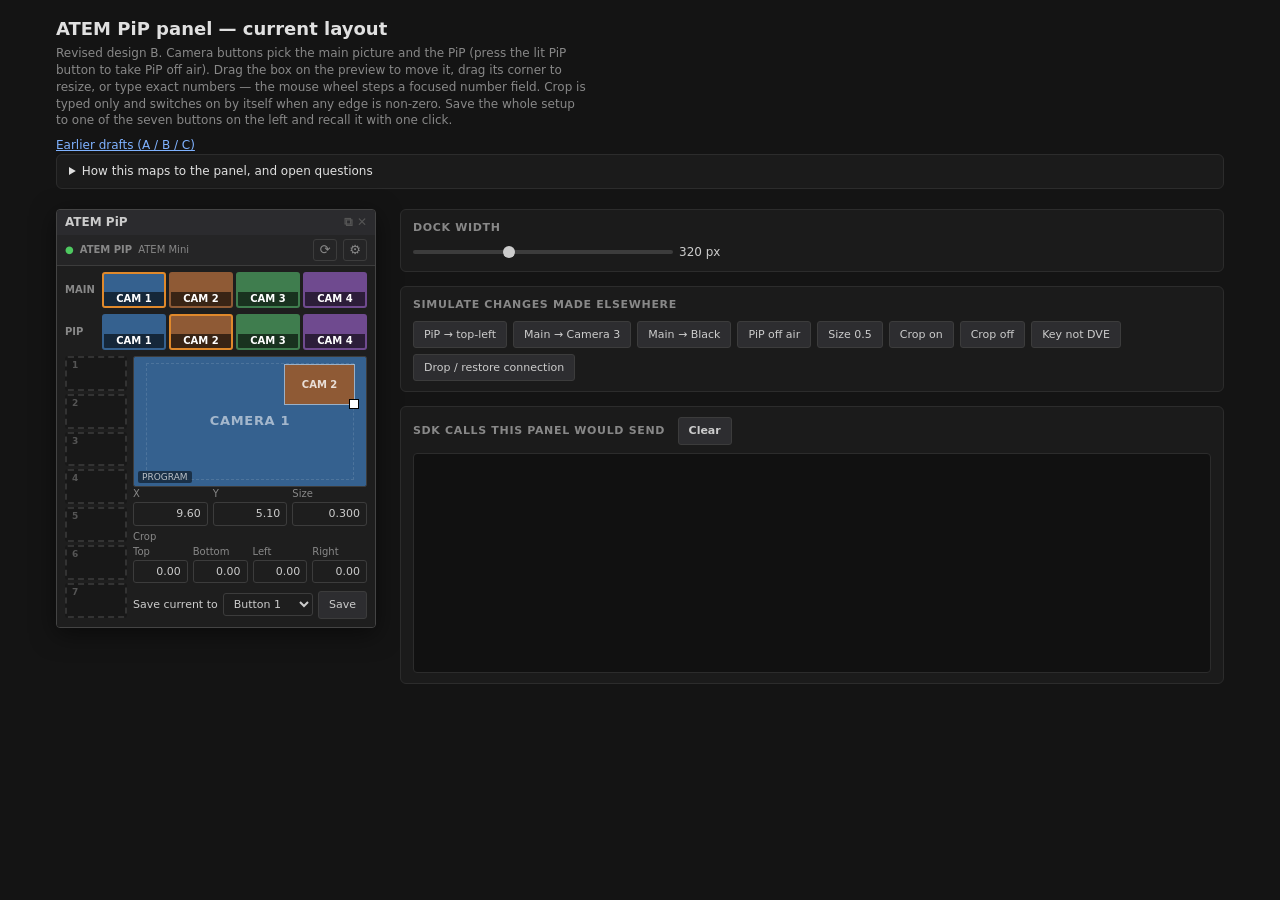
==== commit 85f4eb5c: "PiP mockup: fix picture-button hover, orange borders, 7 presets - Hover no longer blows up the pictu" ====
--- a/mockups/index.html
+++ b/mockups/index.html
@@ -6,21 +6,25 @@
 <title>ATEM PiP Panel</title>
 <link rel="stylesheet" href="mockup.css">
 <style>
-  .panel { position: relative; }
-
-  /* Camera buttons: picture background, label strip, lit = program red / PiP orange */
+  .panel { position: relative; --pip-hover: rgba(224, 137, 43, 0.55); }
+
+  /* Picture buttons (cameras and presets). The border is always 2px so
+     hover/active only recolour it and never change the button's size. */
   .bus { grid-template-columns: 34px repeat(4, 1fr); }
-  .cam {
+  .cam, .preset {
     position: relative;
     aspect-ratio: 16 / 9;
     padding: 0;
     overflow: hidden;
-    border: 2px solid var(--border);
+    border: 2px solid transparent;
     border-radius: 3px;
     background-color: #2d2d30;
     background-size: cover;
     background-position: center;
-  }
+    background-repeat: no-repeat;
+  }
+  .cam:hover, .preset:hover { border-color: var(--pip-hover); }
+  .cam[aria-pressed="true"], .preset[aria-pressed="true"] { border-color: var(--pip); }
   .cam span {
     position: absolute;
     left: 0;
@@ -32,25 +36,13 @@
     color: #fff;
     background: rgba(0, 0, 0, 0.6);
   }
-  .cam:hover { border-color: var(--border-hover); }
-  .bus.program .cam[aria-pressed="true"] { border-color: var(--red); }
-  .bus.program .cam[aria-pressed="true"] span { background: var(--red); }
-  .bus.pip .cam[aria-pressed="true"] { border-color: var(--pip); }
-  .bus.pip .cam[aria-pressed="true"] span { background: var(--pip); color: #1a1a1a; }
 
   /* Presets on the left, preview + numbers on the right */
   .stage { display: grid; grid-template-columns: 62px minmax(0, 1fr); gap: 6px; align-items: start; }
   .presets { display: flex; flex-direction: column; gap: 3px; }
-  .preset {
-    position: relative;
-    aspect-ratio: 16 / 9;
-    padding: 0;
-    border: 1px dashed var(--border);
-    border-radius: 3px;
-    background: #181818 center / cover no-repeat;
-  }
-  .preset.filled { border-style: solid; }
-  .preset[aria-pressed="true"] { border: 2px solid var(--green); }
+  .preset { background-color: #181818; }
+  .preset:not(.filled) { border: 2px dashed #333; }
+  .preset:not(.filled):hover { border-color: var(--pip-hover); }
   .preset .num {
     position: absolute;
     top: 1px;
@@ -85,7 +77,7 @@
   .num label { font-size: 10px; color: var(--muted); }
   .num input { width: 100%; }
 
-  .save-row { display: flex; gap: 5px; align-items: center; }
+  .save-row { display: flex; gap: 5px; align-items: center; margin-top: 8px; }
   .save-row label { font-size: 11px; white-space: nowrap; }
   .save-row select { flex: 1; min-width: 0; }
 
@@ -136,7 +128,7 @@
   <p>Revised design B. Camera buttons pick the main picture and the PiP (press the lit PiP button to
      take PiP off air). Drag the box on the preview to move it, drag its corner to resize, or type
      exact numbers — the mouse wheel steps a focused number field. Crop is typed only and switches
-     on by itself when any edge is non-zero. Save the whole setup to one of the six buttons on the
+     on by itself when any edge is non-zero. Save the whole setup to one of the seven buttons on the
      left and recall it with one click.</p>
   <nav><a href="drafts.html">Earlier drafts (A / B / C)</a></nav>
 </header>
@@ -145,6 +137,8 @@
   <details>
     <summary>How this maps to the panel, and open questions</summary>
     <ul>
+      <li>Camera and preset buttons: orange border on hover and when active; the camera name
+          shows only while no picture is set.</li>
       <li><b>MAIN</b> buttons: exactly one lit, the program camera. Pressing the lit one does nothing
           (the program can't show "nothing"). If the program is not a camera (e.g. Black, bars), none are lit.</li>
       <li><b>PIP</b> buttons: pressing an unlit one sets it as the PiP source and puts the PiP on air;
@@ -155,10 +149,8 @@
       <li><b>⚙ settings</b>: a picture per camera, used on the MAIN and PIP buttons, in the preview and
           therefore in the preset thumbnails. In the plugin these would be PNG file paths saved in the
           plugin settings; here they are kept in this browser only.</li>
-      <li>Question 1 — preset thumbnails: picture composed from the camera PNGs (as here), or a real
+      <li>Open question — preset thumbnails: picture composed from the camera PNGs (as here), or a real
           frame grabbed from the ATEM's video source in OBS?</li>
-      <li>Question 2 — "macro button background": is that these preset buttons (as built here), or
-          should the ATEM Macros panel's buttons also get pictures (e.g. one PNG per macro)?</li>
     </ul>
   </details>
 </div>
@@ -189,19 +181,12 @@
             <div class="nums" id="numsDve"></div>
             <div class="caption">Crop</div>
             <div class="nums crop" id="numsCrop"></div>
+            <div class="save-row">
+              <label for="slot">Save current to</label>
+              <select id="slot"></select>
+              <button id="save">Save</button>
+            </div>
           </div>
-        </div>
-
-        <div class="btn-row">
-          <button id="resetDve">Reset position/size</button>
-          <button id="resetCrop">Reset crop</button>
-        </div>
-
-        <div class="save-row">
-          <label for="slot">Save current to</label>
-          <select id="slot"></select>
-          <button id="save">Save</button>
-          <button id="clearSlot" title="Empty the selected button">Clear</button>
         </div>
       </div>
 
@@ -225,7 +210,7 @@
   buildBench($('bench'), model, $('dock'));
   const preview = createPreview($('preview'));
   const CAMS = EXTERNAL_INPUTS; // CAM 1–4 only
-  const PRESET_COUNT = 6;
+  const PRESET_COUNT = 7;
 
   // Value steps for arrow keys and the mouse wheel (Shift = ×10).
   const STEP = { positionX: 0.1, positionY: 0.1, sizeX: 0.01, cropTop: 0.1, cropBottom: 0.1, cropLeft: 0.1, cropRight: 0.1 };
@@ -262,6 +247,7 @@
         const img = model.imageFor(cam.id);
         b.style.backgroundImage = img ? `url("${img}")` : '';
         b.style.backgroundColor = img ? '' : cam.color;
+        b.querySelector('span').hidden = !!img; // the picture identifies the camera
       }
     };
   }
@@ -488,12 +474,6 @@
     renderPresets();
   }
 
-  function clearPreset(i) {
-    presets[i] = null;
-    storeSet('pipMockup.presets', presets);
-    renderPresets();
-  }
-
   // Recall = send only what differs; PiP on-air last so it appears already in place.
   function recallPreset(i) {
     const p = presets[i];
@@ -510,14 +490,13 @@
       const p = presets[i];
       b.classList.toggle('filled', !!p);
       b.style.backgroundImage = p ? `url("${p.thumbnail}")` : '';
-      b.title = p ? `Button ${i + 1}: ${describe(p)}` : `Button ${i + 1} — empty. Use "Save current to" below.`;
+      b.title = p ? `Button ${i + 1}: ${describe(p)}` : `Button ${i + 1} — empty. Use "Save current to".`;
       b.setAttribute('aria-label', b.title);
       b.setAttribute('aria-pressed', !!p && presetMatches(p));
     });
   }
 
   $('save').addEventListener('click', () => savePreset(Number($('slot').value)));
-  $('clearSlot').addEventListener('click', () => clearPreset(Number($('slot').value)));
 
   // ── Settings: one picture per camera ──
   function toSixteenNine(file) {
@@ -577,8 +556,6 @@
 
   // ── Remaining controls ──
   $('makeDve').addEventListener('click', () => model.action('makeDVE'));
-  $('resetDve').addEventListener('click', () => model.action('resetDVE'));
-  $('resetCrop').addEventListener('click', () => { model.action('resetMask'); syncMask(); });
   $('reconnect').addEventListener('click', () => model.setConnected(true));
 
   function render() {
--- a/mockups/mockup.css
+++ b/mockups/mockup.css
@@ -159,8 +159,10 @@
   font-size: 11px;
   cursor: pointer;
 }
-button:hover { background: var(--btn-hover); border-color: var(--border-hover); }
-button:active { background: var(--pressed); }
+/* background-color only: the background shorthand would also reset
+   background-size/position and blow up picture buttons on hover. */
+button:hover { background-color: var(--btn-hover); border-color: var(--border-hover); }
+button:active { background-color: var(--pressed); }
 button:focus-visible, select:focus-visible, input:focus-visible { outline: 1px solid var(--red); outline-offset: 0; }
 
 .tool-btn {
@@ -259,9 +261,10 @@
 /* Bus buttons (ATEM style: program = red, PiP source = orange) */
 .bus { display: grid; grid-template-columns: 38px repeat(auto-fit, minmax(38px, 1fr)); gap: 3px; align-items: stretch; }
 .bus-label { font-size: 10px; font-weight: 600; color: var(--muted); align-self: center; }
-.bus button { padding: 6px 0; font-weight: 600; font-size: 11px; }
-.bus.program button[aria-pressed="true"] { background: var(--red); border-color: var(--red); color: #fff; }
-.bus.pip button[aria-pressed="true"] { background: var(--pip); border-color: var(--pip); color: #1a1a1a; }
+/* Text bus buttons (drafts). Picture buttons (.cam) style themselves. */
+.bus button:not(.cam) { padding: 6px 0; font-weight: 600; font-size: 11px; }
+.bus.program button:not(.cam)[aria-pressed="true"] { background-color: var(--red); border-color: var(--red); color: #fff; }
+.bus.pip button:not(.cam)[aria-pressed="true"] { background-color: var(--pip); border-color: var(--pip); color: #1a1a1a; }
 
 /* ── Program preview (simulated) ── */
 
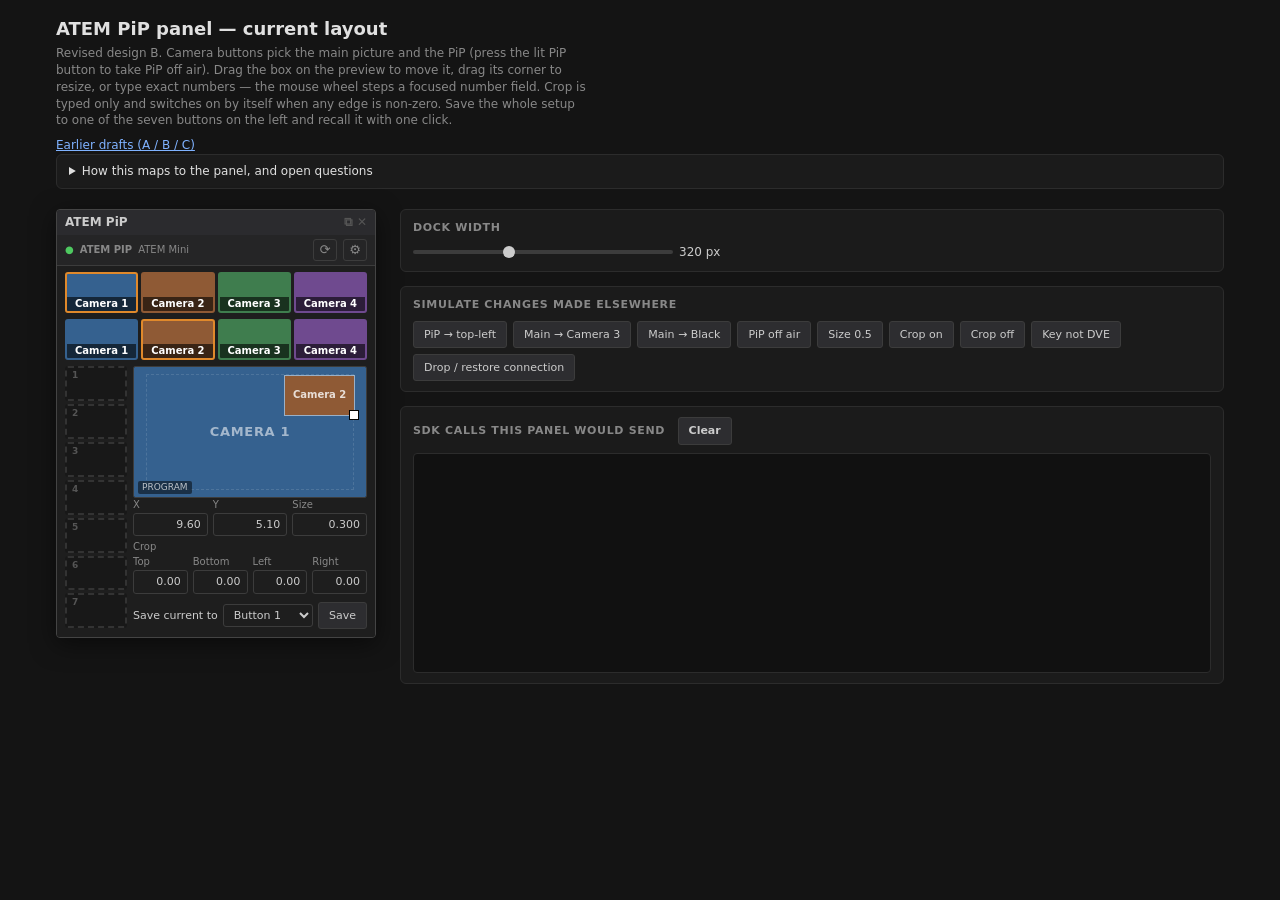
==== commit 46f7576a: "PiP mockup: drop MAIN/PIP row labels, add custom camera names - The camera rows are unlabelled (top " ====
--- a/mockups/index.html
+++ b/mockups/index.html
@@ -10,7 +10,7 @@
 
   /* Picture buttons (cameras and presets). The border is always 2px so
      hover/active only recolour it and never change the button's size. */
-  .bus { grid-template-columns: 34px repeat(4, 1fr); }
+  .bus { grid-template-columns: repeat(4, minmax(0, 1fr)); }
   .cam, .preset {
     position: relative;
     aspect-ratio: 16 / 9;
@@ -27,6 +27,10 @@
   .cam[aria-pressed="true"], .preset[aria-pressed="true"] { border-color: var(--pip); }
   .cam span {
     position: absolute;
+    white-space: nowrap;
+    overflow: hidden;
+    text-overflow: ellipsis;
+    padding: 0 2px;
     left: 0;
     right: 0;
     bottom: 0;
@@ -95,7 +99,10 @@
   }
   .settings-head { display: flex; justify-content: space-between; align-items: center; font-weight: 600; color: var(--text-strong); }
   .settings p { margin: 0; color: var(--muted); font-size: 11px; }
-  .img-row { display: grid; grid-template-columns: 64px 1fr auto auto; gap: 6px; align-items: center; }
+  .img-row { display: grid; grid-template-columns: 72px minmax(0, 1fr); gap: 6px; align-items: center; margin-bottom: 6px; }
+  .img-row .fields { display: flex; flex-direction: column; gap: 4px; min-width: 0; }
+  .img-row .fields input[type="text"] { width: 100%; }
+  .img-row .actions { display: flex; gap: 4px; }
   .img-row .thumb {
     aspect-ratio: 16 / 9;
     border: 1px solid var(--border);
@@ -137,8 +144,9 @@
   <details>
     <summary>How this maps to the panel, and open questions</summary>
     <ul>
-      <li>Camera and preset buttons: orange border on hover and when active; the camera name
-          shows only while no picture is set.</li>
+      <li>The top row is MAIN, the second row is PIP (no row labels; tooltips say which).</li>
+      <li>Camera and preset buttons: orange border on hover and when active. Each camera's name is set
+          in ⚙; on the buttons it shows while no picture is set, or always with "Show names on camera buttons".</li>
       <li><b>MAIN</b> buttons: exactly one lit, the program camera. Pressing the lit one does nothing
           (the program can't show "nothing"). If the program is not a camera (e.g. Black, bars), none are lit.</li>
       <li><b>PIP</b> buttons: pressing an unlit one sets it as the PiP source and puts the PiP on air;
@@ -146,7 +154,7 @@
       <li><b>Preset buttons</b>: store main camera, PiP camera, PiP on/off, X, Y, size and crop. The
           thumbnail is a picture of the preview at save time (drawn from the camera pictures). In OBS it
           could instead be a real frame of the ATEM video — see question 1.</li>
-      <li><b>⚙ settings</b>: a picture per camera, used on the MAIN and PIP buttons, in the preview and
+      <li><b>⚙ settings</b>: a name and a picture per camera; the picture is used on the camera buttons, in the preview and
           therefore in the preset thumbnails. In the plugin these would be PNG file paths saved in the
           plugin settings; here they are kept in this browser only.</li>
       <li>Open question — preset thumbnails: picture composed from the camera PNGs (as here), or a real
@@ -166,8 +174,8 @@
       </div>
 
       <div class="panel-body" id="body">
-        <div class="bus program" id="busMain" role="group" aria-label="Main camera"><span class="bus-label">MAIN</span></div>
-        <div class="bus pip" id="busPip" role="group" aria-label="PiP camera"><span class="bus-label">PIP</span></div>
+        <div class="bus program" id="busMain" role="group" aria-label="Main camera"></div>
+        <div class="bus pip" id="busPip" role="group" aria-label="PiP camera"></div>
 
         <div class="warn" id="notDve" hidden>
           Upstream key 1 is not a DVE key, so position and size have no effect.
@@ -192,9 +200,11 @@
 
       <div class="settings" id="settings" hidden>
         <div class="settings-head">PiP settings <button id="closeSettings">Done</button></div>
-        <p>A picture for each camera. It is shown on the MAIN and PIP buttons, in the preview and in
-           the thumbnails of saved buttons. PNG, any size — shown as 16:9.</p>
+        <p>A name and a picture for each camera. The picture is shown on the camera buttons, in the
+           preview and in the thumbnails of saved buttons (PNG, any size — shown as 16:9). The name
+           is used in tooltips and wherever a camera has no picture.</p>
         <div id="imageRows"></div>
+        <label class="check"><input type="checkbox" id="showNames"> Show names on camera buttons</label>
       </div>
     </div>
   </div>
@@ -223,8 +233,7 @@
     const buttons = CAMS.map((cam) => {
       const b = document.createElement('button');
       b.className = 'cam';
-      b.innerHTML = `<span>${cam.short}</span>`;
-      b.title = cam.name;
+      b.innerHTML = '<span></span>';
       b.addEventListener('click', () => {
         const s = model.state;
         if (kind === 'main') {
@@ -247,7 +256,11 @@
         const img = model.imageFor(cam.id);
         b.style.backgroundImage = img ? `url("${img}")` : '';
         b.style.backgroundColor = img ? '' : cam.color;
-        b.querySelector('span').hidden = !!img; // the picture identifies the camera
+        const name = model.labelFor(cam.id);
+        const span = b.querySelector('span');
+        span.textContent = name;
+        span.hidden = !!img && !model.showNames; // a picture identifies the camera on its own
+        b.title = `${kind === 'main' ? 'Main' : 'PiP'}: ${name}`;
       }
     };
   }
@@ -416,7 +429,7 @@
     ctx.font = `bold ${Math.max(8, dst.h / 4)}px Segoe UI, sans-serif`;
     ctx.textAlign = 'center';
     ctx.textBaseline = 'middle';
-    ctx.fillText(input.short, dst.x + dst.w / 2, dst.y + dst.h / 2);
+    ctx.fillText(model.labelFor(input.id), dst.x + dst.w / 2, dst.y + dst.h / 2);
   }
 
   // A "screenshot" of the program as this panel would show it.
@@ -453,7 +466,7 @@
   }
 
   function describe(p) {
-    const name = (id) => inputById(id).short;
+    const name = (id) => model.labelFor(id);
     return `Main ${name(p.programInput)} · PiP ${p.onAir ? name(p.pipInput) : 'off'} · ` +
       `X ${p.positionX.toFixed(1)} Y ${p.positionY.toFixed(1)} · size ${p.sizeX.toFixed(2)}` +
       (CROP_FIELDS.some((f) => p[f] > 0) ? ' · cropped' : '');
@@ -526,10 +539,14 @@
   const imageRows = CAMS.map((cam) => {
     const row = document.createElement('div');
     row.className = 'img-row';
-    row.innerHTML = `<div class="thumb"></div><span>${cam.name}</span>` +
-      `<label class="file-btn">Choose PNG…<input type="file" accept=".png,image/png" data-cam="${cam.id}"></label>` +
-      `<button>Clear</button>`;
-    const input = row.querySelector('input');
+    row.innerHTML = `<div class="thumb"></div><div class="fields">` +
+      `<input type="text" maxlength="20" data-name="${cam.id}" placeholder="${cam.name}" aria-label="Name for ${cam.name}">` +
+      `<div class="actions"><label class="file-btn">Choose PNG…<input type="file" accept=".png,image/png" data-cam="${cam.id}"></label>` +
+      `<button>Clear picture</button></div></div>`;
+    const nameInput = row.querySelector('input[type=text]');
+    nameInput.value = model.labels[cam.id] || '';
+    nameInput.addEventListener('input', () => model.setLabel(cam.id, nameInput.value));
+    const input = row.querySelector('input[type=file]');
     input.addEventListener('change', async () => {
       const file = input.files[0];
       input.value = '';
@@ -540,7 +557,7 @@
         model.log(`could not read ${file.name}`, 'dev');
       }
     });
-    row.querySelector('button').addEventListener('click', () => model.setImage(cam.id, null));
+    row.querySelector('.actions button').addEventListener('click', () => model.setImage(cam.id, null));
     $('imageRows').appendChild(row);
     return [cam, row.querySelector('.thumb')];
   });
@@ -551,6 +568,8 @@
       thumb.style.backgroundColor = img ? '' : cam.color;
     }
   }
+  $('showNames').checked = model.showNames;
+  $('showNames').addEventListener('change', (e) => model.setShowNames(e.target.checked));
   headerButtons.settings.addEventListener('click', () => { $('settings').hidden = false; $('closeSettings').focus(); });
   $('closeSettings').addEventListener('click', () => { $('settings').hidden = true; headerButtons.settings.focus(); });
 
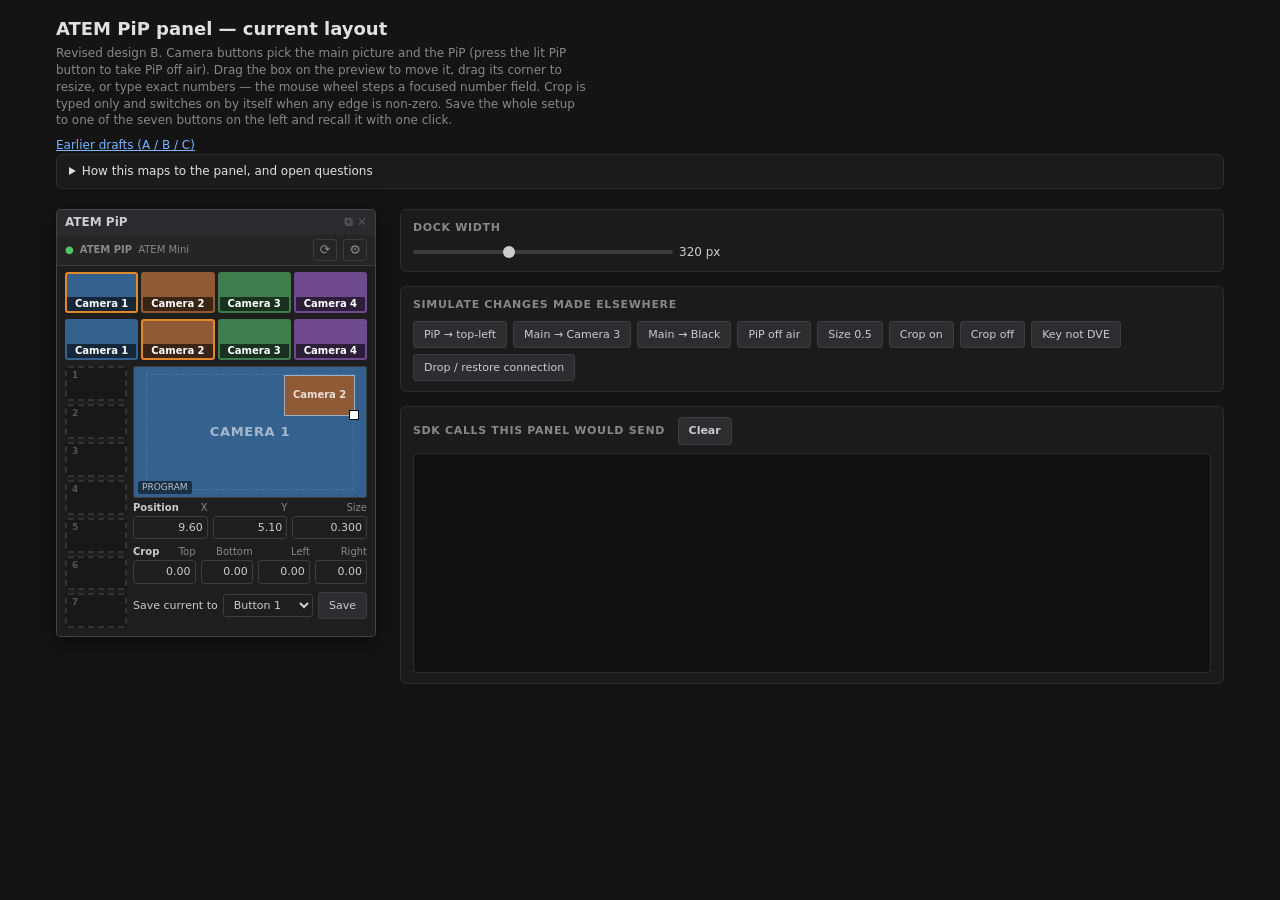
==== commit 8d77ae4e: "PiP mockup: inline group labels for position and crop fields Field labels (X, Y, Size, Top, Bottom, " ====
--- a/mockups/index.html
+++ b/mockups/index.html
@@ -74,16 +74,18 @@
   }
   .preview:focus-visible { box-shadow: 0 0 0 1px var(--red); outline: none; }
 
-  .caption { font-size: 10px; color: var(--muted); margin: 4px 0 1px; }
-  .nums { display: grid; grid-template-columns: repeat(3, minmax(0, 1fr)); gap: 3px 5px; }
-  .nums.crop { grid-template-columns: repeat(4, minmax(0, 1fr)); }
+  /* Field labels sit right-aligned over their boxes; the group name
+     ("Position", "Crop") takes the free left end of the same line. */
+  .nums { position: relative; display: grid; grid-template-columns: repeat(3, minmax(0, 1fr)); gap: 3px 5px; margin-top: 3px; }
+  .nums.crop { grid-template-columns: minmax(46px, 1.2fr) repeat(3, minmax(0, 1fr)); margin-top: 6px; }
+  .nums .group-label { position: absolute; left: 0; top: 0; font-size: 10px; line-height: 14px; color: var(--text); font-weight: 600; }
   .num { display: flex; flex-direction: column; gap: 1px; min-width: 0; }
-  .num label { font-size: 10px; color: var(--muted); }
-  .num input { width: 100%; }
-
-  .save-row { display: flex; gap: 5px; align-items: center; margin-top: 8px; }
+  .num label { font-size: 10px; line-height: 14px; color: var(--muted); text-align: right; }
+  .num input { width: 100%; padding: 3px 4px; }
+
+  .save-row { display: flex; flex-wrap: wrap; gap: 5px; align-items: center; margin-top: 8px; }
   .save-row label { font-size: 11px; white-space: nowrap; }
-  .save-row select { flex: 1; min-width: 0; }
+  .save-row select { flex: 1 1 70px; min-width: 0; }
 
   /* Settings overlay (the ⚙ page) */
   .settings {
@@ -102,7 +104,17 @@
   .img-row { display: grid; grid-template-columns: 72px minmax(0, 1fr); gap: 6px; align-items: center; margin-bottom: 6px; }
   .img-row .fields { display: flex; flex-direction: column; gap: 4px; min-width: 0; }
   .img-row .fields input[type="text"] { width: 100%; }
-  .img-row .actions { display: flex; gap: 4px; }
+  .img-row .actions { display: flex; gap: 4px; align-items: center; }
+  .img-row input[type="color"] {
+    width: 28px;
+    height: 26px;
+    padding: 1px;
+    flex: none;
+    background: var(--bg);
+    border: 1px solid var(--border);
+    border-radius: 3px;
+    cursor: pointer;
+  }
   .img-row .thumb {
     aspect-ratio: 16 / 9;
     border: 1px solid var(--border);
@@ -154,7 +166,8 @@
       <li><b>Preset buttons</b>: store main camera, PiP camera, PiP on/off, X, Y, size and crop. The
           thumbnail is a picture of the preview at save time (drawn from the camera pictures). In OBS it
           could instead be a real frame of the ATEM video — see question 1.</li>
-      <li><b>⚙ settings</b>: a name and a picture per camera; the picture is used on the camera buttons, in the preview and
+      <li><b>⚙ settings</b>: a name, colour and picture per camera; the colour fills in where there is
+          no picture; the picture is used on the camera buttons, in the preview and
           therefore in the preset thumbnails. In the plugin these would be PNG file paths saved in the
           plugin settings; here they are kept in this browser only.</li>
       <li>Open question — preset thumbnails: picture composed from the camera PNGs (as here), or a real
@@ -186,9 +199,8 @@
           <div class="presets" id="presets" role="group" aria-label="Saved presets"></div>
           <div>
             <div id="preview" tabindex="0" aria-label="PiP position. Drag to move, drag the corner to resize, arrow keys nudge."></div>
-            <div class="nums" id="numsDve"></div>
-            <div class="caption">Crop</div>
-            <div class="nums crop" id="numsCrop"></div>
+            <div class="nums" id="numsDve"><span class="group-label">Position</span></div>
+            <div class="nums crop" id="numsCrop"><span class="group-label">Crop</span></div>
             <div class="save-row">
               <label for="slot">Save current to</label>
               <select id="slot"></select>
@@ -200,9 +212,9 @@
 
       <div class="settings" id="settings" hidden>
         <div class="settings-head">PiP settings <button id="closeSettings">Done</button></div>
-        <p>A name and a picture for each camera. The picture is shown on the camera buttons, in the
-           preview and in the thumbnails of saved buttons (PNG, any size — shown as 16:9). The name
-           is used in tooltips and wherever a camera has no picture.</p>
+        <p>A name, colour and picture for each camera. The picture is shown on the camera buttons, in
+           the preview and in the thumbnails of saved buttons (PNG, any size — shown as 16:9). The
+           name and colour are used wherever a camera has no picture; the name also in tooltips.</p>
         <div id="imageRows"></div>
         <label class="check"><input type="checkbox" id="showNames"> Show names on camera buttons</label>
       </div>
@@ -255,7 +267,7 @@
         b.setAttribute('aria-pressed', lit);
         const img = model.imageFor(cam.id);
         b.style.backgroundImage = img ? `url("${img}")` : '';
-        b.style.backgroundColor = img ? '' : cam.color;
+        b.style.backgroundColor = img ? '' : model.colorFor(cam.id);
         const name = model.labelFor(cam.id);
         const span = b.querySelector('span');
         span.textContent = name;
@@ -418,11 +430,12 @@
       ctx.drawImage(img, src.x * img.width, src.y * img.height, src.w * img.width, src.h * img.height, dst.x, dst.y, dst.w, dst.h);
       return;
     }
-    if (input.color === 'bars') {
+    const color = model.colorFor(input.id);
+    if (color === 'bars') {
       const bars = ['#c0c0c0', '#c0c000', '#00c0c0', '#00c000', '#c000c0', '#c00000', '#0000c0'];
       bars.forEach((c, i) => { ctx.fillStyle = c; ctx.fillRect(dst.x + (i * dst.w) / 7, dst.y, dst.w / 7 + 1, dst.h); });
     } else {
-      ctx.fillStyle = input.color;
+      ctx.fillStyle = color;
       ctx.fillRect(dst.x, dst.y, dst.w, dst.h);
     }
     ctx.fillStyle = 'rgba(255,255,255,0.7)';
@@ -541,11 +554,15 @@
     row.className = 'img-row';
     row.innerHTML = `<div class="thumb"></div><div class="fields">` +
       `<input type="text" maxlength="20" data-name="${cam.id}" placeholder="${cam.name}" aria-label="Name for ${cam.name}">` +
-      `<div class="actions"><label class="file-btn">Choose PNG…<input type="file" accept=".png,image/png" data-cam="${cam.id}"></label>` +
+      `<div class="actions"><input type="color" data-color="${cam.id}" aria-label="Colour for ${cam.name}" title="Colour (used where there is no picture)">` +
+      `<label class="file-btn">Choose PNG…<input type="file" accept=".png,image/png" data-cam="${cam.id}"></label>` +
       `<button>Clear picture</button></div></div>`;
     const nameInput = row.querySelector('input[type=text]');
     nameInput.value = model.labels[cam.id] || '';
     nameInput.addEventListener('input', () => model.setLabel(cam.id, nameInput.value));
+    const colorInput = row.querySelector('input[type=color]');
+    colorInput.value = model.colorFor(cam.id);
+    colorInput.addEventListener('input', () => model.setColor(cam.id, colorInput.value));
     const input = row.querySelector('input[type=file]');
     input.addEventListener('change', async () => {
       const file = input.files[0];
@@ -565,7 +582,7 @@
     for (const [cam, thumb] of imageRows) {
       const img = model.imageFor(cam.id);
       thumb.style.backgroundImage = img ? `url("${img}")` : '';
-      thumb.style.backgroundColor = img ? '' : cam.color;
+      thumb.style.backgroundColor = img ? '' : model.colorFor(cam.id);
     }
   }
   $('showNames').checked = model.showNames;
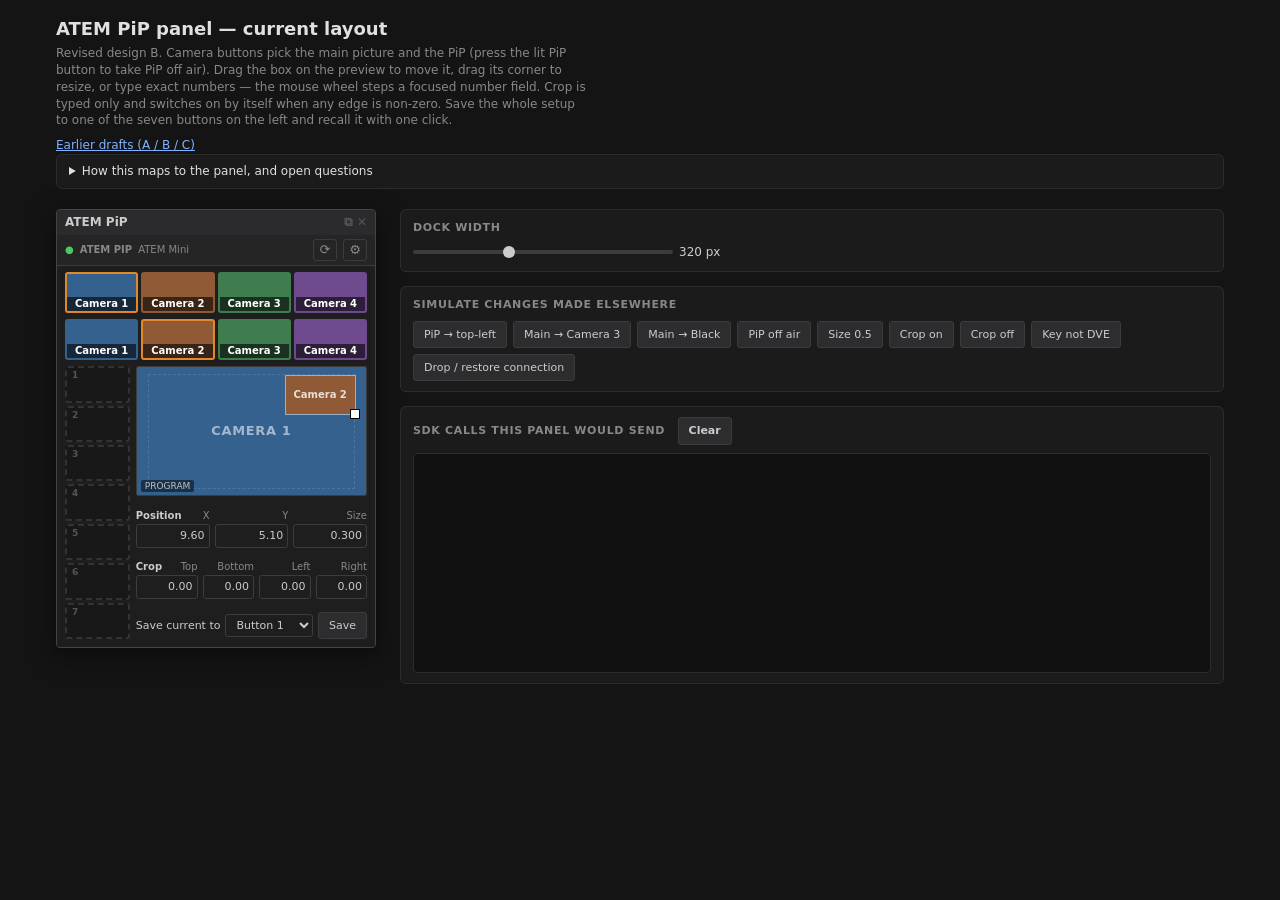
==== commit f5513ae8: "PiP mockup: even spacing, save row level with the last preset The right column stretches to the pres" ====
--- a/mockups/index.html
+++ b/mockups/index.html
@@ -42,8 +42,14 @@
   }
 
   /* Presets on the left, preview + numbers on the right */
-  .stage { display: grid; grid-template-columns: 62px minmax(0, 1fr); gap: 6px; align-items: start; }
-  .presets { display: flex; flex-direction: column; gap: 3px; }
+  /* The right column stretches to the preset column's height and spreads
+     its spare space evenly between preview, Position, Crop and Save, so the
+     save row lines up with the bottom of the last preset button. The preset
+     column widens with the dock (≈ preview height growth) to keep that true. */
+  .stage { display: grid; grid-template-columns: max(64px, calc(12.5% + 27px)) minmax(0, 1fr); gap: 6px; align-items: stretch; }
+  .presets { display: flex; flex-direction: column; gap: 3px; align-self: start; }
+  .controls { display: flex; flex-direction: column; justify-content: space-between; gap: 6px; min-width: 0; }
+  .fields { display: contents; }
   .preset { background-color: #181818; }
   .preset:not(.filled) { border: 2px dashed #333; }
   .preset:not(.filled):hover { border-color: var(--pip-hover); }
@@ -76,14 +82,14 @@
 
   /* Field labels sit right-aligned over their boxes; the group name
      ("Position", "Crop") takes the free left end of the same line. */
-  .nums { position: relative; display: grid; grid-template-columns: repeat(3, minmax(0, 1fr)); gap: 3px 5px; margin-top: 3px; }
-  .nums.crop { grid-template-columns: minmax(46px, 1.2fr) repeat(3, minmax(0, 1fr)); margin-top: 6px; }
+  .nums { position: relative; display: grid; grid-template-columns: repeat(3, minmax(0, 1fr)); gap: 3px 5px; }
+  .nums.crop { grid-template-columns: minmax(46px, 1.2fr) repeat(3, minmax(0, 1fr)); }
   .nums .group-label { position: absolute; left: 0; top: 0; font-size: 10px; line-height: 14px; color: var(--text); font-weight: 600; }
   .num { display: flex; flex-direction: column; gap: 1px; min-width: 0; }
   .num label { font-size: 10px; line-height: 14px; color: var(--muted); text-align: right; }
   .num input { width: 100%; padding: 3px 4px; }
 
-  .save-row { display: flex; flex-wrap: wrap; gap: 5px; align-items: center; margin-top: 8px; }
+  .save-row { display: flex; flex-wrap: wrap; gap: 5px; align-items: center; }
   .save-row label { font-size: 11px; white-space: nowrap; }
   .save-row select { flex: 1 1 70px; min-width: 0; }
 
@@ -197,14 +203,16 @@
 
         <div class="stage">
           <div class="presets" id="presets" role="group" aria-label="Saved presets"></div>
-          <div>
+          <div class="controls">
             <div id="preview" tabindex="0" aria-label="PiP position. Drag to move, drag the corner to resize, arrow keys nudge."></div>
-            <div class="nums" id="numsDve"><span class="group-label">Position</span></div>
-            <div class="nums crop" id="numsCrop"><span class="group-label">Crop</span></div>
-            <div class="save-row">
-              <label for="slot">Save current to</label>
-              <select id="slot"></select>
-              <button id="save">Save</button>
+            <div class="fields">
+              <div class="nums" id="numsDve"><span class="group-label">Position</span></div>
+              <div class="nums crop" id="numsCrop"><span class="group-label">Crop</span></div>
+              <div class="save-row">
+                <label for="slot">Save current to</label>
+                <select id="slot"></select>
+                <button id="save">Save</button>
+              </div>
             </div>
           </div>
         </div>
